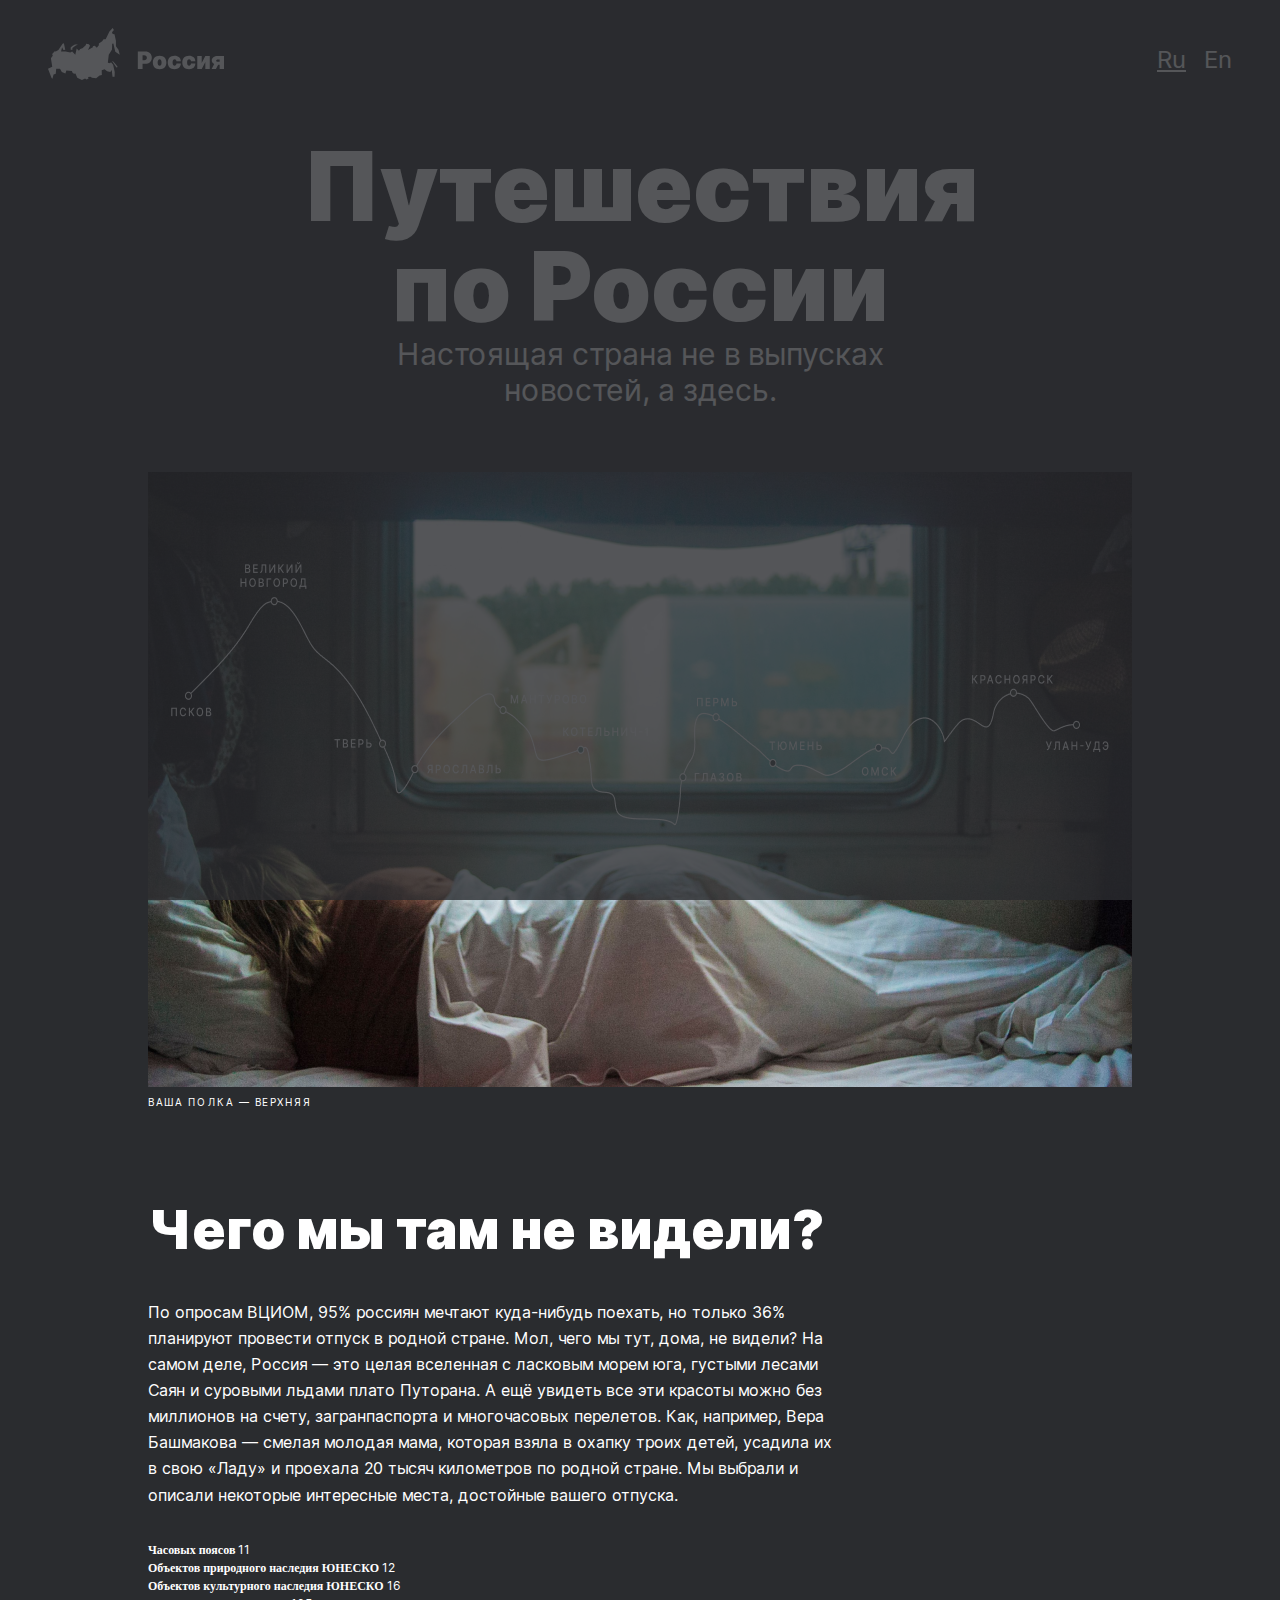
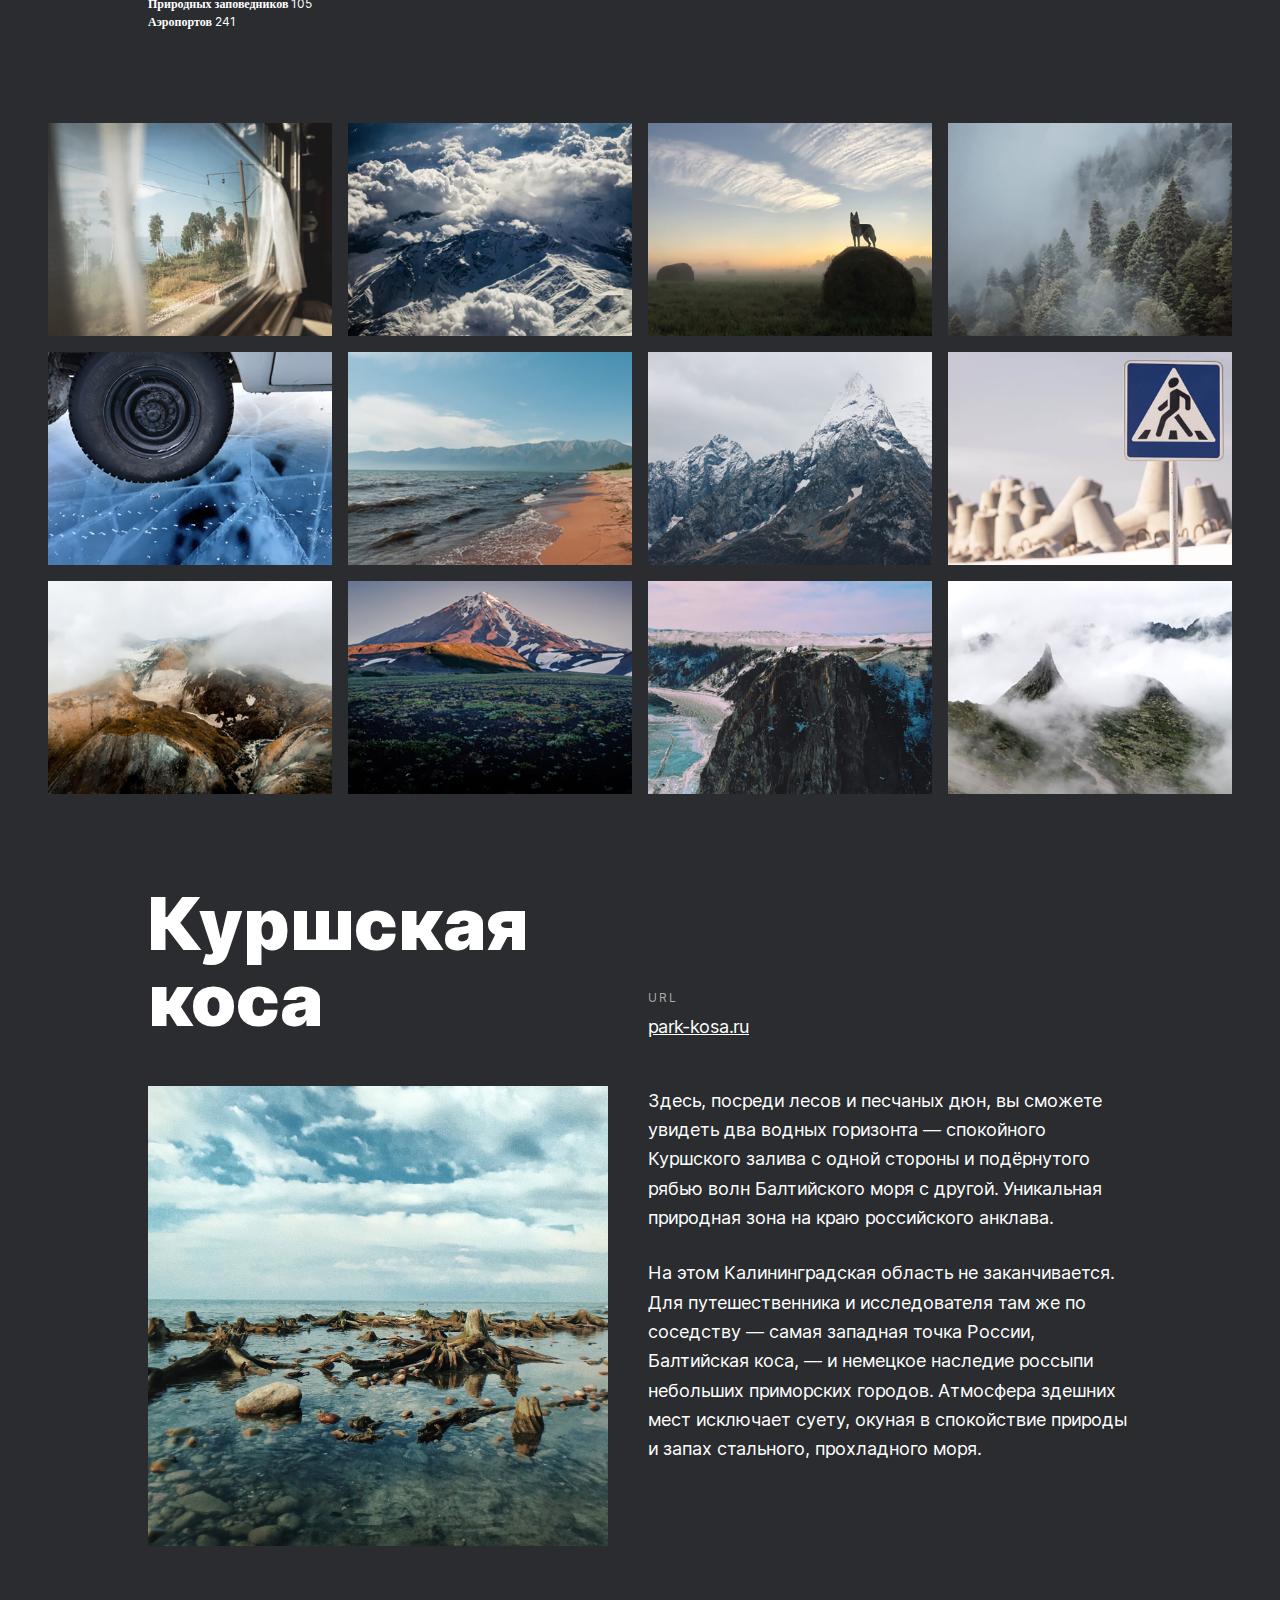
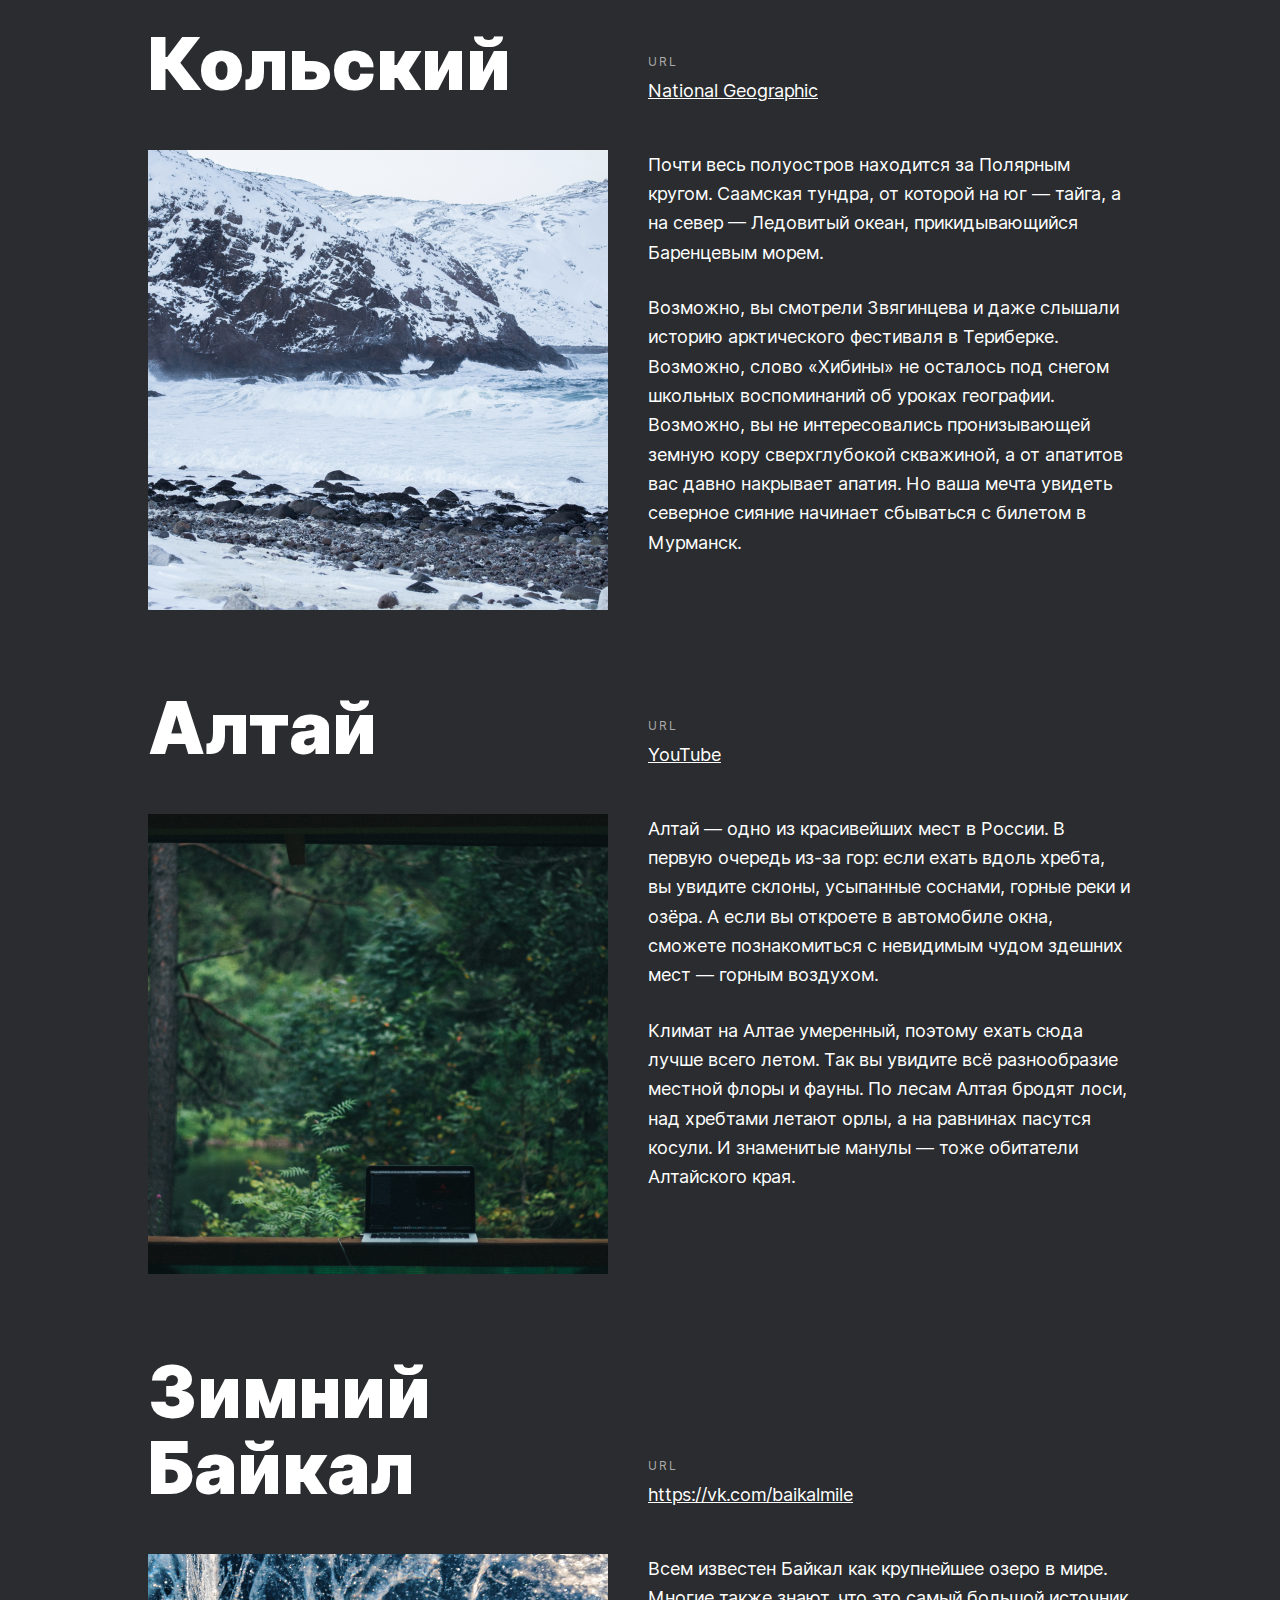
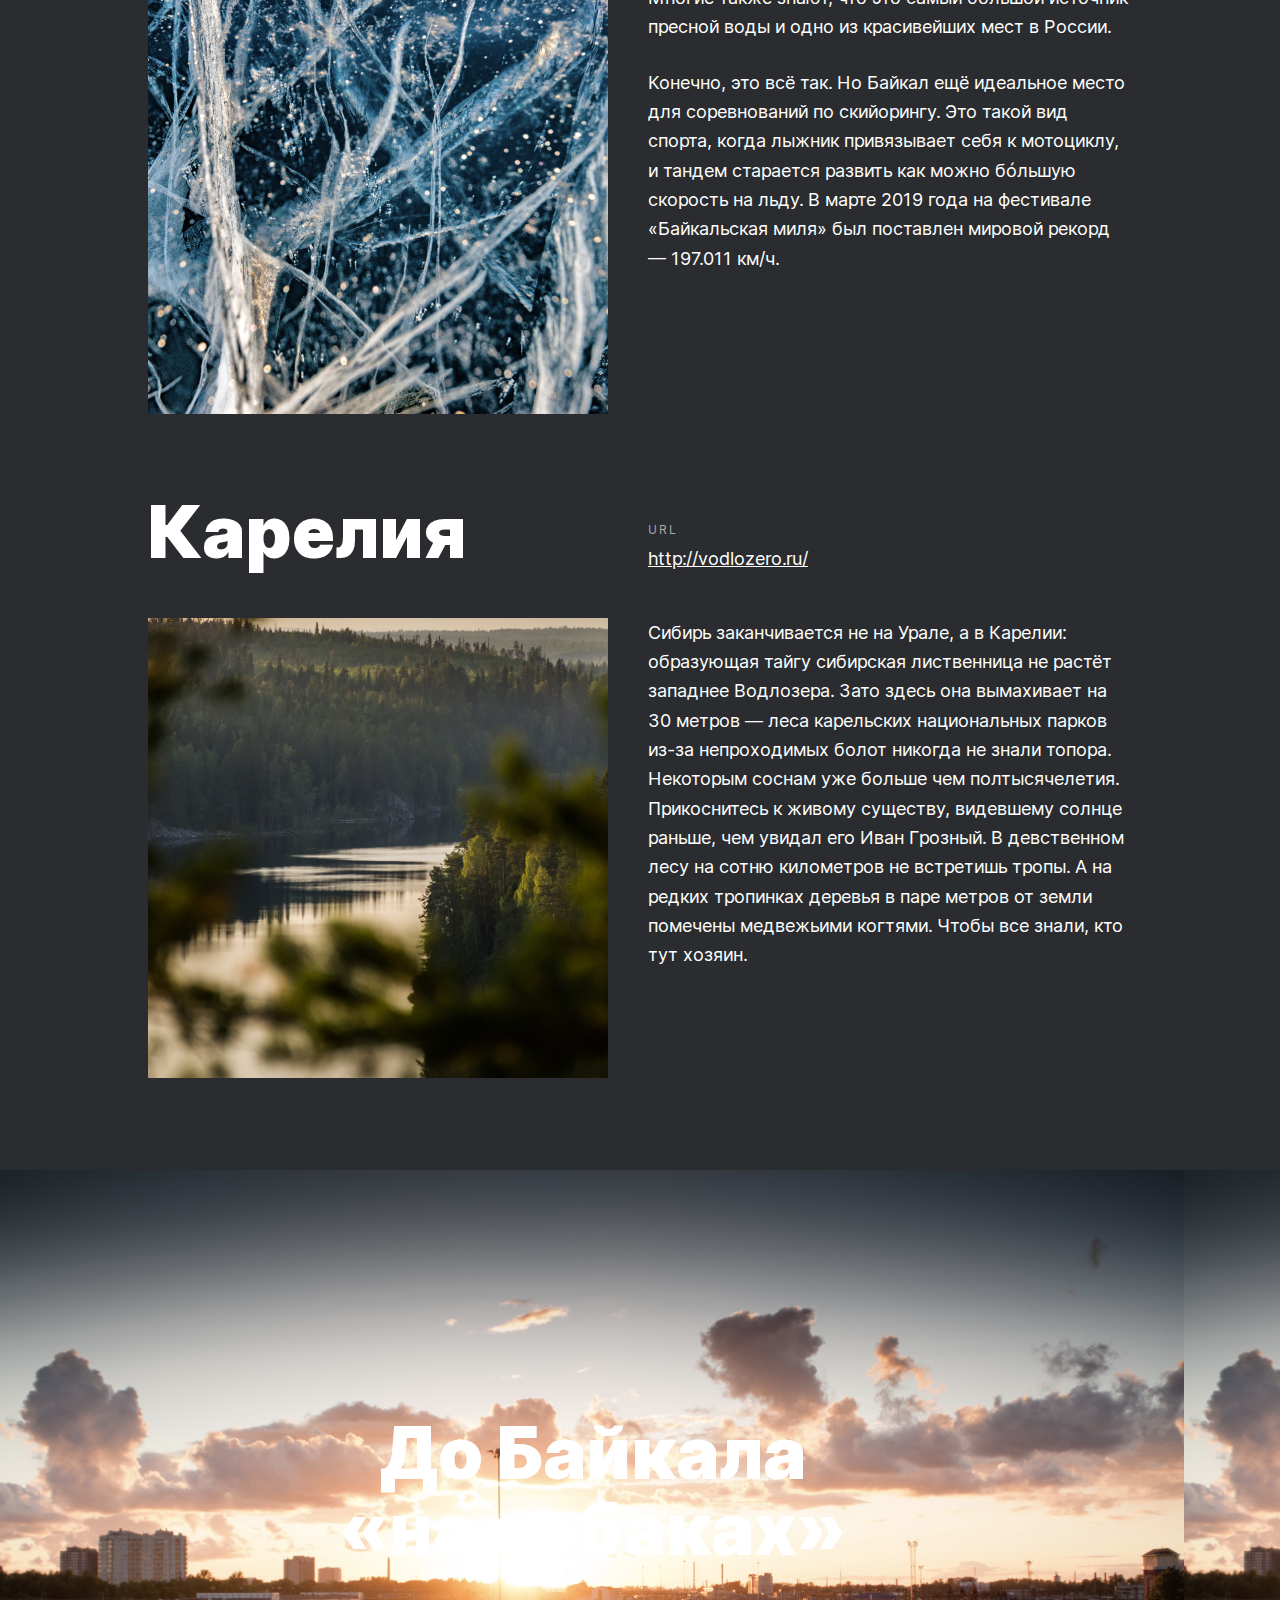
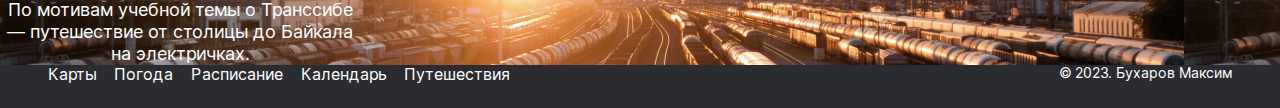
==== index.html @ f8347984 "Text" ====
<!DOCTYPE html>
<html lang="ru">
  <head>
    <meta charset="UTF-8" />
    <link rel="stylesheet" href="./pages/index.css" />
    <meta name="viewport" content="width=device-width, initial-scale=1.0" />
    <title>Путешествия по России</title>
    <meta name="description" content="Проект о путешествиях по России" />
    <meta name="author" content="Максим Бухаров" />
    <meta name="keywords" content="путешествия, Россия, Транссиб" />
  </head>
  <body class="root">
    <div class="page">
      <header class="header">
        <img class="header__logo" src="./images/__logo.svg" alt="Логотип Россия" />
        <ul class="header__lang-links">
          <li><a class="header__lang-link" id="active" href="#">Ru</a></li>
          <li><a class="header__lang-link" href="#">En</a></li>
        </ul>
      </header>
      <main class="content">
        <section class="lead">
          <h1 class="lead__title">Путешествия по России</h1>
          <h2 class="lead__subtitle">Настоящая страна не в выпусках новостей, а здесь.</h2>
          <div class="lead__map">
            <img
              class="lead__map-image"
              src="./images/__image.png"
              alt="Изображение России из
          окна поезда"
            />
            <p class="lead__map-sign">Ваша полка &mdash; верхняя</p>
          </div>
        </section>
        <section class="intro">
          <h2 class="intro__title">Чего мы там не видели?</h2>
          <p class="intro__text">
            По опросам ВЦИОМ, 95% россиян мечтают куда-нибудь поехать, но только 36% планируют
            провести отпуск в родной стране. Мол, чего мы тут, дома, не видели? На самом деле,
            Россия — это целая вселенная с ласковым морем юга, густыми лесами Саян и суровыми льдами
            плато Путорана. А ещё увидеть все эти красоты можно без миллионов на счету,
            загранпаспорта и многочасовых перелетов. Как, например, Вера Башмакова — смелая молодая
            мама, которая взяла в охапку троих детей, усадила их в свою «Ладу» и проехала 20 тысяч
            километров по родной стране. Мы выбрали и описали некоторые интересные места, достойные
            вашего отпуска.
          </p>
          <ul class="intro__list">
            <li class="intro__list-item"><span class="text-bold">Часовых поясов</span> 11</li>
            <li class="intro__list-item">
              <span class="text-bold">Объектов природного наследия ЮНЕСКО </span>12
            </li>
            <li class="intro__list-item">
              <span class="text-bold">Объектов культурного наследия ЮНЕСКО</span>
              16
            </li>
            <li class="intro__list-item">
              <span class="text-bold">Природных заповедников</span> 105
            </li>
            <li class="intro__list-item"><span class="text-bold">Аэропортов</span> 241</li>
          </ul>
        </section>
        <section class="photo-grid">
          <div class="photo-grid__gallery">
            <img
              class="photo-grid__item"
              src="./images/photo-grid-train.jpg"
              alt="Фото из поезда"
            />
            <img class="photo-grid__item" src="./images/photo-grid-atharva-tulsi.jpg" alt="Горы" />
            <img class="photo-grid__item" src="./images/photo-grid-tuman.jpg" alt="Туман" />
            <img class="photo-grid__item" src="./images/photo-grid-sochi.jpg" alt="Сочи" />
            <img
              class="photo-grid__item"
              src="./images/photo-grid-arisa.jpg"
              alt="Машина на льду"
            />
            <img class="photo-grid__item" src="./images/photo-grid-baikal.jpg" alt="Байкал" />
            <img class="photo-grid__item" src="./images/photo-grid-elbrus.jpg" alt="Эльбрус" />
            <img class="photo-grid__item" src="./images/photo-grid-kondratiev.jpg" alt="Берег" />
            <img
              class="photo-grid__item"
              src="./images/photo-grid-kamchatka-1.jpg"
              alt="Камчатка"
            />
            <img
              class="photo-grid__item"
              src="./images/photo-grid-kamchatka-2.jpg"
              alt="Еще Камчатка"
            />
            <img class="photo-grid__item" src="./images/photo-grid-baikal-2.jpg" alt="Еще Байкал" />
            <img class="photo-grid__item" src="./images/photo-grid-ergaki.jpg" alt="Ергаки" />
          </div>
        </section>
        <section class="places">
          <div class="place">
            <h2 class="place__title">Куршская коса</h2>
            <img
              class="place__image"
              src="./images/__image_kurshskaya_kosa.png"
              alt="Куршская коса"
            />
            <div class="place__website">
              <p class="place__url-heading">URL</p>
              <a class="place__link link" href="http://www.park-kosa.ru/" target="_blank"
                >park-kosa.ru</a
              >
            </div>
            <div class="place__text">
              <p class="place__paragraph">
                Здесь, посреди лесов и песчаных дюн, вы сможете увидеть два водных горизонта —
                спокойного Куршского залива с одной стороны и подёрнутого рябью волн Балтийского
                моря с другой. Уникальная природная зона на краю российского анклава.
              </p>
              <p class="place__paragraph">
                На этом Калининградская область не заканчивается. Для путешественника и
                исследователя там же по соседству — самая западная точка России, Балтийская коса, —
                и немецкое наследие россыпи небольших приморских городов. Атмосфера здешних мест
                исключает суету, окуная в спокойствие природы и запах стального, прохладного моря.
              </p>
            </div>
          </div>
          <div class="place">
            <h2 class="place__title">Кольский</h2>
            <img
              class="place__image"
              src="./images/__image_kolskiy.png"
              alt="Кольский полуостров"
            />
            <div class="place__website">
              <p class="place__url-heading">URL</p>
              <a
                class="place__link link"
                href="https://www.nationalgeographic.com/pages/topic/yourshot?keywords=kolskiy"
                target="_blank"
                >National Geographic</a
              >
            </div>
            <div class="place__text">
              <p class="place__paragraph">
                Почти весь полуостров находится за Полярным кругом. Саамская тундра, от которой на
                юг — тайга, а на север — Ледовитый океан, прикидывающийся Баренцевым морем.
              </p>
              <p class="place__paragraph">
                Возможно, вы смотрели Звягинцева и даже слышали историю арктического фестиваля в
                Териберке. Возможно, слово «Хибины» не осталось под снегом школьных воспоминаний об
                уроках географии. Возможно, вы не интересовались пронизывающей земную кору
                сверхглубокой скважиной, а от апатитов вас давно накрывает апатия. Но ваша мечта
                увидеть северное сияние начинает сбываться с билетом в Мурманск.
              </p>
            </div>
          </div>
          <div class="place">
            <h2 class="place__title">Алтай</h2>
            <img class="place__image" src="./images/__image_altay.png" alt="Алтай" />
            <div class="place__website">
              <p class="place__url-heading">URL</p>
              <a
                class="place__link link"
                href="https://www.youtube.com/watch?v=7ZEsoV7kWAQ&ab_channel=elivosk"
                target="_blank"
                >YouTube</a
              >
            </div>
            <div class="place__text">
              <p class="place__paragraph">
                Алтай — одно из красивейших мест в России. В первую очередь из-за гор: если ехать
                вдоль хребта, вы увидите склоны, усыпанные соснами, горные реки и озёра. А если вы
                откроете в автомобиле окна, сможете познакомиться с невидимым чудом здешних мест —
                горным воздухом.
              </p>
              <p class="place__paragraph">
                Климат на Алтае умеренный, поэтому ехать сюда лучше всего летом. Так вы увидите всё
                разнообразие местной флоры и фауны. По лесам Алтая бродят лоси, над хребтами летают
                орлы, а на равнинах пасутся косули. И знаменитые манулы — тоже обитатели Алтайского
                края.
              </p>
            </div>
          </div>
          <div class="place">
            <h2 class="place__title">Зимний Байкал</h2>
            <img class="place__image" src="./images/__image_snow_baikal.png" alt="Озеро Байкал" />
            <div class="place__website">
              <p class="place__url-heading">URL</p>
              <a class="place__link link" href="https://vk.com/baikalmile" target="_blank"
                >https://vk.com/baikalmile</a
              >
            </div>
            <div class="place__text">
              <p class="place__paragraph">
                Всем известен Байкал как крупнейшее озеро в мире. Многие также знают, что это самый
                большой источник пресной воды и одно из красивейших мест в России.
              </p>
              <p class="place__paragraph">
                Конечно, это всё так. Но Байкал ещё идеальное место для соревнований по скийорингу.
                Это такой вид спорта, когда лыжник привязывает себя к мотоциклу, и тандем старается
                развить как можно бóльшую скорость на льду. В марте 2019 года на фестивале
                «Байкальская миля» был поставлен мировой рекорд — 197.011 км/ч.
              </p>
            </div>
          </div>
          <div class="place">
            <h2 class="place__title">Карелия</h2>
            <img class="place__image" src="./images/__image_karelia.png" alt="Карелия" />
            <div class="place__website">
              <p class="place__url-heading">URL</p>
              <a class="place__link link" href="http://vodlozero.ru/" target="_blank"
                >http://vodlozero.ru/</a
              >
            </div>
            <div class="place__text">
              <p class="place__paragraph">
                Сибирь заканчивается не на Урале, а в Карелии: образующая тайгу сибирская
                лиственница не растёт западнее Водлозера. Зато здесь она вымахивает на 30 метров —
                леса карельских национальных парков из-за непроходимых болот никогда не знали
                топора. Некоторым соснам уже больше чем полтысячелетия. Прикоснитесь к живому
                существу, видевшему солнце раньше, чем увидал его Иван Грозный. В девственном лесу
                на сотню километров не встретишь тропы. А на редких тропинках деревья в паре метров
                от земли помечены медвежьими когтями. Чтобы все знали, кто тут хозяин.
              </p>
            </div>
          </div>
        </section>
        <section class="cover">
          <div class="cover__image">
            <h2 class="cover__title">До Байкала «на собаках»</h2>
            <h3 class="cover__subtitle">
              По мотивам учебной темы о Транссибе — путешествие от столицы до Байкала на
              электричках.
            </h3>
            <a
              class="cover__link"
              href="https://stampsy.com/na-elektrichkakh-do-baikala"
              target="_blank"
            >
              <div class="cover__overlay"></div>
            </a>
          </div>
        </section>
      </main>
      <footer class="footer">
        <ul class="footer__links">
          <li>
            <a class="footer__link link" href="https://yandex.ru/maps" target="_blank">Карты</a>
          </li>
          <li>
            <a class="footer__link link" href="https://yandex.ru/pogoda" target="_blank">Погода</a>
          </li>
          <li>
            <a class="footer__link link" href="https://rasp.yandex.ru" target="_blank"
              >Расписание</a
            >
          </li>
          <li>
            <a class="footer__link link" href="https://calendar.yandex.ru" target="_blank"
              >Календарь</a
            >
          </li>
          <li>
            <a class="footer__link link" href="https://travel.yandex.ru" target="_blank"
              >Путешествия</a
            >
          </li>
        </ul>
        <p class="footer__copyright">© 2023. Бухаров Максим</p>
      </footer>
    </div>
  </body>
</html>
---- pages/index.css ----
@import url(../vendor/normalize.css);
@import url(../blocks/page/page.css);
@import url(../fonts/Inter/inter.css);
@import url(../blocks/root/root.css);
@import url(../blocks/link/link.css);
@import url(../blocks/header/header.css);
@import url(../blocks/header/__logo/header__logo.css);
@import url(../blocks/header/__lang-links/header__lang-links.css);
@import url(../blocks/header/__lang-link/header__lang-link.css);
@import url(../blocks/lead/lead.css);
@import url(../blocks/lead/__title/lead__title.css);
@import url(../blocks/lead/__subtitle/lead__subtitile.css);
@import url(../blocks/lead/__map/lead__map.css);
@import url(../blocks/lead/__map-image/lead__map-image.css);
@import url(../blocks/lead/__map-sign/lead__map-sign.css);
@import url(../blocks/intro/intro.css);
@import url(../blocks/intro/__info/intro__info.css);
@import url(../blocks/intro/__title/intro__title.css);
@import url(../blocks/intro/__text/intro__text.css);
@import url(../blocks/intro/__list/intro__list.css);
@import url(../blocks/intro/__list-item/intro__list-item.css);
@import url(../blocks/text-bold/text-bold.css);
@import url(../blocks/photo-grid/photo-grid.css);
@import url(../blocks/photo-grid/__gallery/photo-grid__gallery.css);
@import url(../blocks/photo-grid/__item/photo-grid__item.css);
@import url(../blocks/places/places.css);
@import url(../blocks/place/place.css);
@import url(../blocks/place/__image/place__image.css);
@import url(../blocks/place/__text/place__text.css);
@import url(../blocks/place/__title/place__title.css);
@import url(../blocks/place/__website/place__website.css);
@import url(../blocks/place/__url-heading/place__url-heading.css);
@import url(../blocks/place/__link/place__link.css);
@import url(../blocks/place/__paragraph/place__paragrapgh.css);
@import url(../blocks/cover/cover.css);
@import url(../blocks/cover/__image/cover__image.css);
@import url(../blocks/cover/__overlay/cover__overlay.css);
@import url(../blocks/cover/__link/cover__link.css);
@import url(../blocks/cover/__title/cover__title.css);
@import url(../blocks/cover/__subtitle/cover__subtitle.css);
@import url(../blocks/footer/footer.css);
@import url(../blocks/footer/__copyright/footer__copyright.css);
@import url(../blocks/footer/__links/footer__links.css);
@import url(../blocks/footer/__link/footer__link.css);
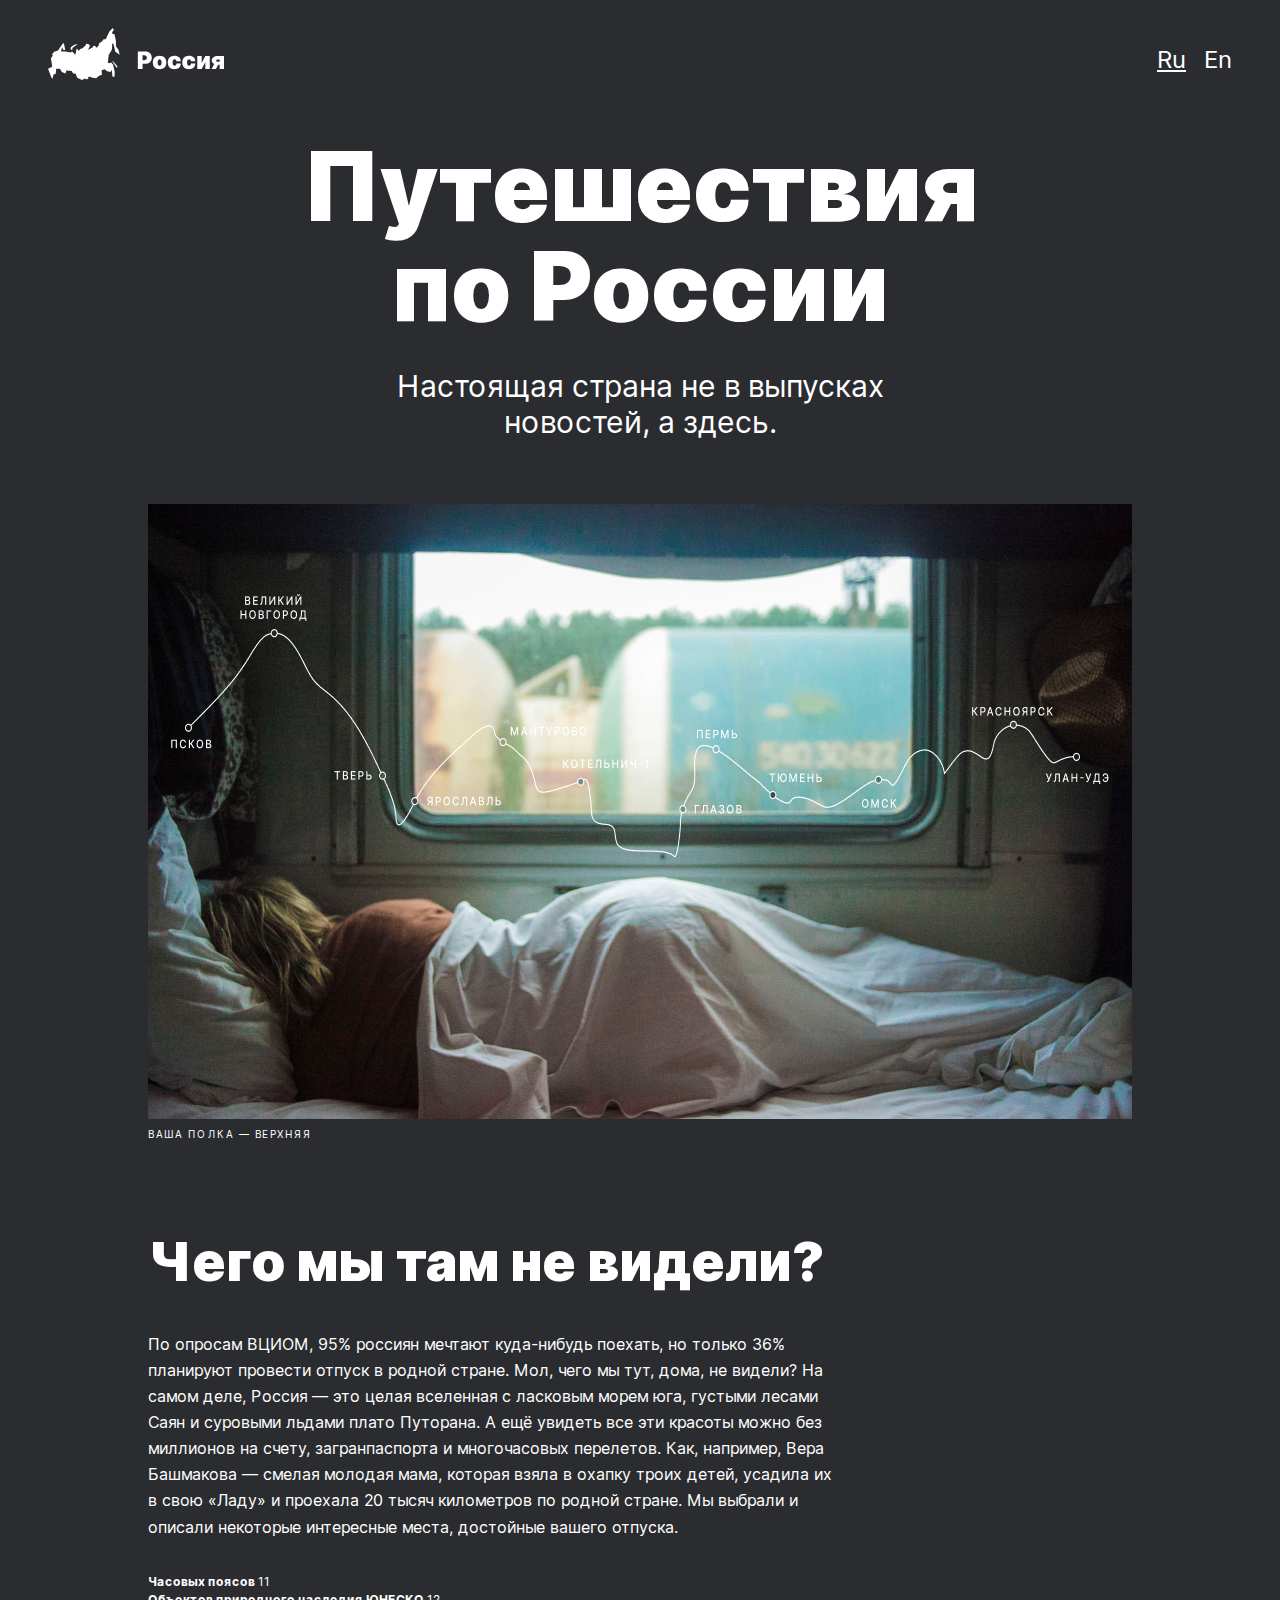
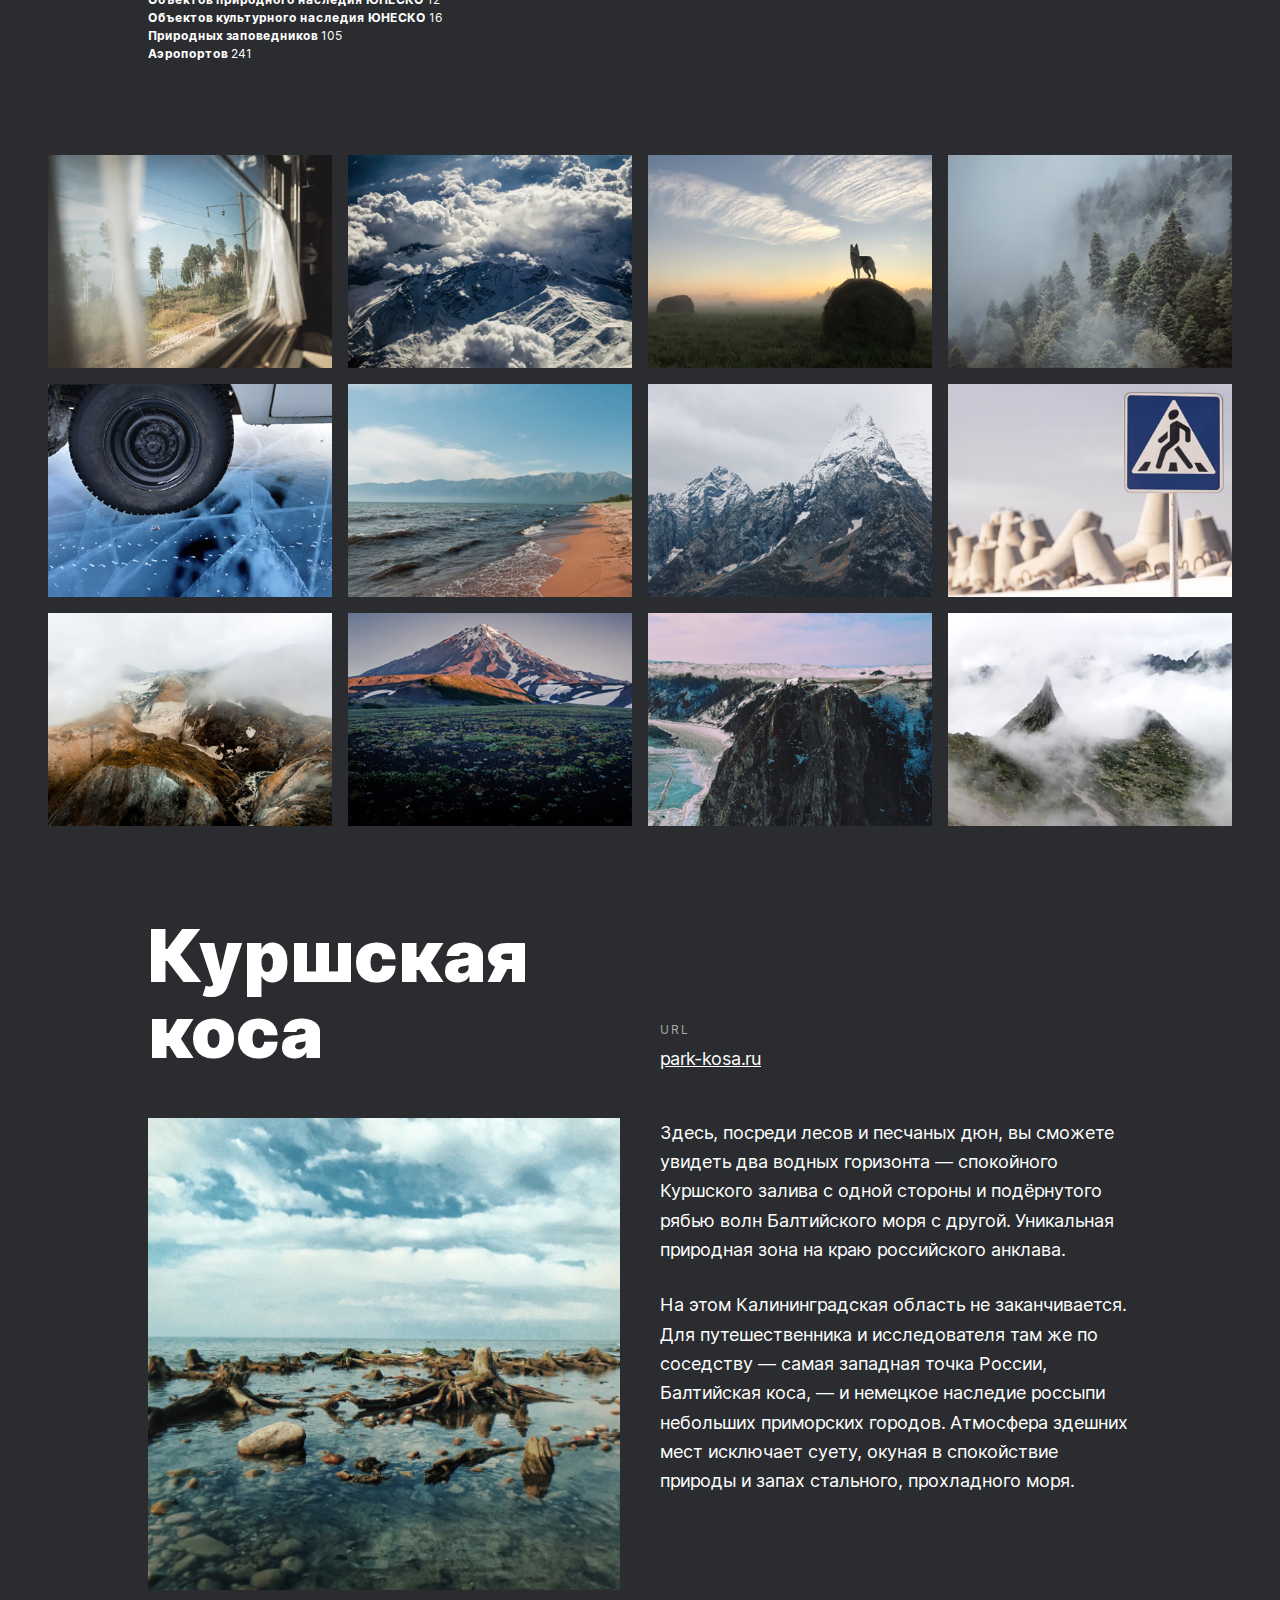
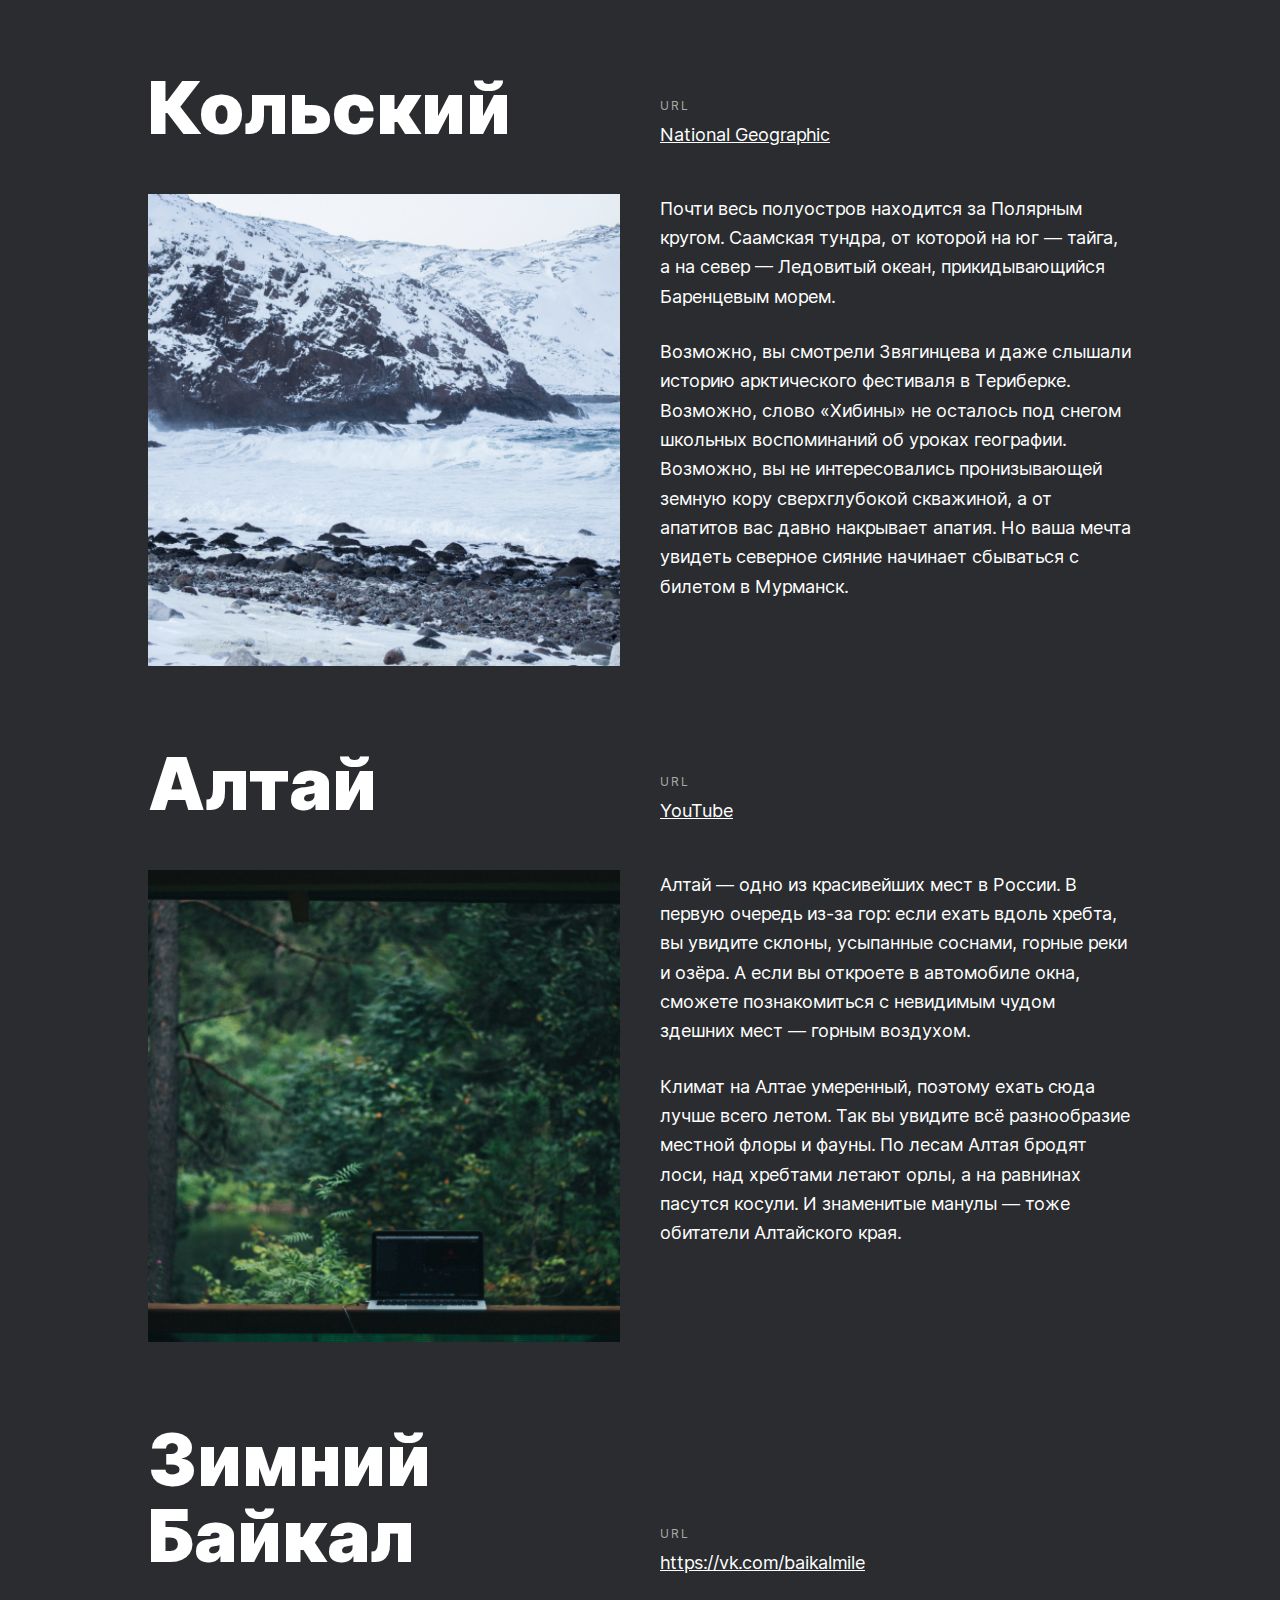
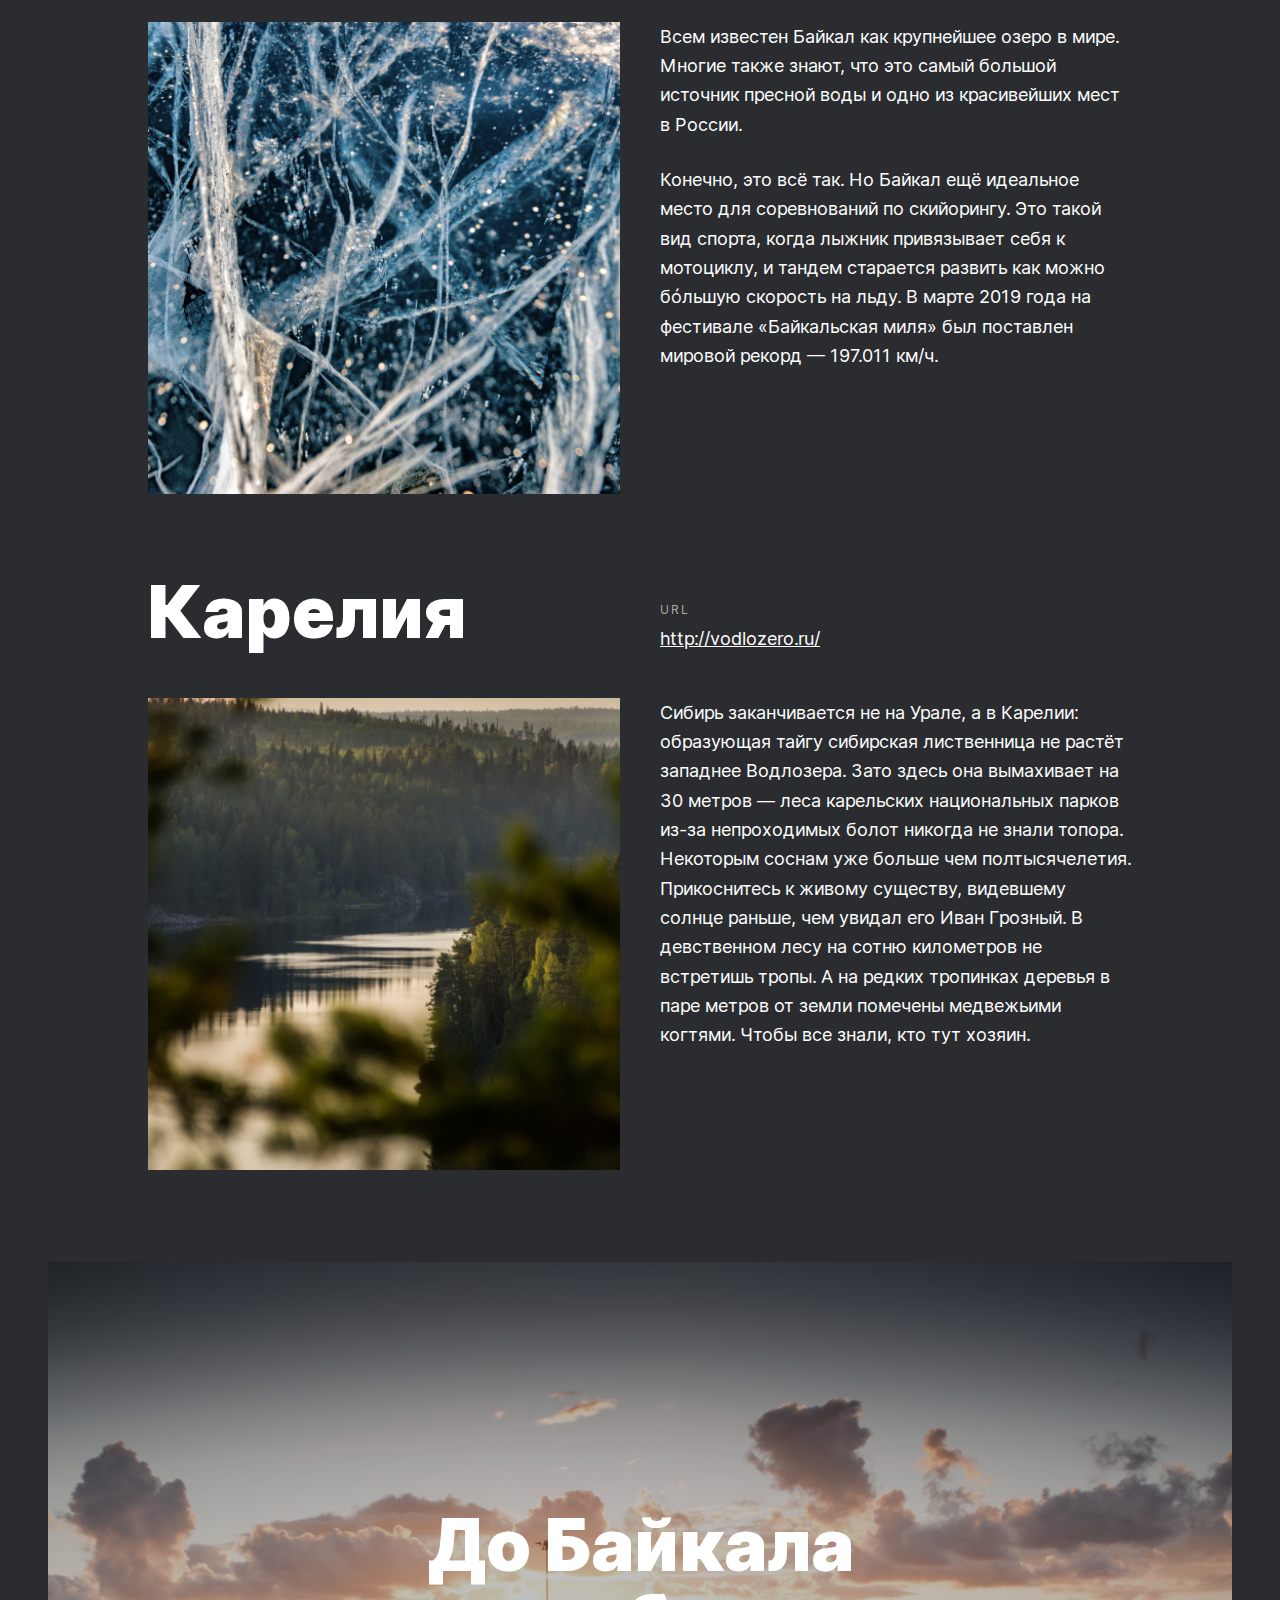
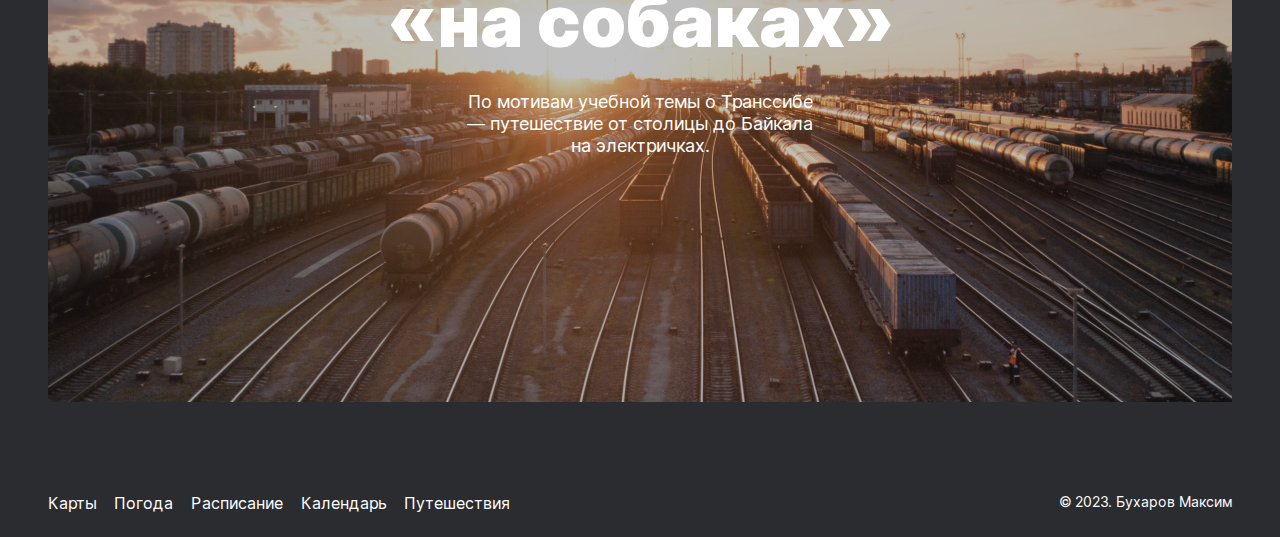
==== commit 5d3e16d2: "First review" ====
--- a/index.html
+++ b/index.html
@@ -14,23 +14,23 @@
       <header class="header">
         <img class="header__logo" src="./images/__logo.svg" alt="Логотип Россия" />
         <ul class="header__lang-links">
-          <li><a class="header__lang-link" id="active" href="#">Ru</a></li>
-          <li><a class="header__lang-link" href="#">En</a></li>
+          <li><a class="header__lang-link header__lang-link_active link" href="#">Ru</a></li>
+          <li><a class="header__lang-link link" href="#">En</a></li>
         </ul>
       </header>
       <main class="content">
         <section class="lead">
           <h1 class="lead__title">Путешествия по России</h1>
           <h2 class="lead__subtitle">Настоящая страна не в выпусках новостей, а здесь.</h2>
-          <div class="lead__map">
+          <figure class="lead__map">
             <img
               class="lead__map-image"
               src="./images/__image.png"
               alt="Изображение России из
           окна поезда"
             />
-            <p class="lead__map-sign">Ваша полка &mdash; верхняя</p>
-          </div>
+            <figcaption class="lead__map-sign">Ваша полка &mdash; верхняя</figcaption>
+          </figure>
         </section>
         <section class="intro">
           <h2 class="intro__title">Чего мы там не видели?</h2>
@@ -45,18 +45,22 @@
             вашего отпуска.
           </p>
           <ul class="intro__list">
-            <li class="intro__list-item"><span class="text-bold">Часовых поясов</span> 11</li>
-            <li class="intro__list-item">
-              <span class="text-bold">Объектов природного наследия ЮНЕСКО </span>12
-            </li>
-            <li class="intro__list-item">
-              <span class="text-bold">Объектов культурного наследия ЮНЕСКО</span>
+            <li class="intro__list-item">
+              <span class="intro__list-item_bold">Часовых поясов</span> 11
+            </li>
+            <li class="intro__list-item">
+              <span class="intro__list-item_bold">Объектов природного наследия ЮНЕСКО </span>12
+            </li>
+            <li class="intro__list-item">
+              <span class="intro__list-item_bold">Объектов культурного наследия ЮНЕСКО</span>
               16
             </li>
             <li class="intro__list-item">
-              <span class="text-bold">Природных заповедников</span> 105
-            </li>
-            <li class="intro__list-item"><span class="text-bold">Аэропортов</span> 241</li>
+              <span class="intro__list-item_bold">Природных заповедников</span> 105
+            </li>
+            <li class="intro__list-item">
+              <span class="intro__list-item_bold">Аэропортов</span> 241
+            </li>
           </ul>
         </section>
         <section class="photo-grid">
@@ -66,33 +70,44 @@
               src="./images/photo-grid-train.jpg"
               alt="Фото из поезда"
             />
+
             <img class="photo-grid__item" src="./images/photo-grid-atharva-tulsi.jpg" alt="Горы" />
+
             <img class="photo-grid__item" src="./images/photo-grid-tuman.jpg" alt="Туман" />
+
             <img class="photo-grid__item" src="./images/photo-grid-sochi.jpg" alt="Сочи" />
+
             <img
               class="photo-grid__item"
               src="./images/photo-grid-arisa.jpg"
               alt="Машина на льду"
             />
+
             <img class="photo-grid__item" src="./images/photo-grid-baikal.jpg" alt="Байкал" />
+
             <img class="photo-grid__item" src="./images/photo-grid-elbrus.jpg" alt="Эльбрус" />
+
             <img class="photo-grid__item" src="./images/photo-grid-kondratiev.jpg" alt="Берег" />
+
             <img
               class="photo-grid__item"
               src="./images/photo-grid-kamchatka-1.jpg"
               alt="Камчатка"
             />
+
             <img
               class="photo-grid__item"
               src="./images/photo-grid-kamchatka-2.jpg"
               alt="Еще Камчатка"
             />
+
             <img class="photo-grid__item" src="./images/photo-grid-baikal-2.jpg" alt="Еще Байкал" />
+
             <img class="photo-grid__item" src="./images/photo-grid-ergaki.jpg" alt="Ергаки" />
           </div>
         </section>
         <section class="places">
-          <div class="place">
+          <article class="place">
             <h2 class="place__title">Куршская коса</h2>
             <img
               class="place__image"
@@ -118,7 +133,7 @@
                 исключает суету, окуная в спокойствие природы и запах стального, прохладного моря.
               </p>
             </div>
-          </div>
+          </article>
           <div class="place">
             <h2 class="place__title">Кольский</h2>
             <img
@@ -221,46 +236,48 @@
           </div>
         </section>
         <section class="cover">
-          <div class="cover__image">
-            <h2 class="cover__title">До Байкала «на собаках»</h2>
-            <h3 class="cover__subtitle">
+          <a
+            class="cover__link"
+            href="https://stampsy.com/na-elektrichkakh-do-baikala"
+            target="_blank"
+          >
+            <h2 class="cover__title">До&nbsp;Байкала &laquo;на&nbsp;собаках&raquo;</h2>
+            <p class="cover__subtitle">
               По мотивам учебной темы о Транссибе — путешествие от столицы до Байкала на
               электричках.
-            </h3>
-            <a
-              class="cover__link"
-              href="https://stampsy.com/na-elektrichkakh-do-baikala"
-              target="_blank"
-            >
-              <div class="cover__overlay"></div>
-            </a>
-          </div>
+            </p>
+            <div class="cover__overlay"></div>
+          </a>
         </section>
       </main>
       <footer class="footer">
-        <ul class="footer__links">
-          <li>
-            <a class="footer__link link" href="https://yandex.ru/maps" target="_blank">Карты</a>
-          </li>
-          <li>
-            <a class="footer__link link" href="https://yandex.ru/pogoda" target="_blank">Погода</a>
-          </li>
-          <li>
-            <a class="footer__link link" href="https://rasp.yandex.ru" target="_blank"
-              >Расписание</a
-            >
-          </li>
-          <li>
-            <a class="footer__link link" href="https://calendar.yandex.ru" target="_blank"
-              >Календарь</a
-            >
-          </li>
-          <li>
-            <a class="footer__link link" href="https://travel.yandex.ru" target="_blank"
-              >Путешествия</a
-            >
-          </li>
-        </ul>
+        <nav>
+          <ul class="footer__links">
+            <li>
+              <a class="footer__link link" href="https://yandex.ru/maps" target="_blank">Карты</a>
+            </li>
+            <li>
+              <a class="footer__link link" href="https://yandex.ru/pogoda" target="_blank"
+                >Погода</a
+              >
+            </li>
+            <li>
+              <a class="footer__link link" href="https://rasp.yandex.ru" target="_blank"
+                >Расписание</a
+              >
+            </li>
+            <li>
+              <a class="footer__link link" href="https://calendar.yandex.ru" target="_blank"
+                >Календарь</a
+              >
+            </li>
+            <li>
+              <a class="footer__link link" href="https://travel.yandex.ru" target="_blank"
+                >Путешествия</a
+              >
+            </li>
+          </ul>
+        </nav>
         <p class="footer__copyright">© 2023. Бухаров Максим</p>
       </footer>
     </div>
--- a/pages/index.css
+++ b/pages/index.css
@@ -1,12 +1,13 @@
 @import url(../vendor/normalize.css);
 @import url(../blocks/page/page.css);
-@import url(../fonts/Inter/inter.css);
+@import url(../fonts/fonts.css);
 @import url(../blocks/root/root.css);
 @import url(../blocks/link/link.css);
 @import url(../blocks/header/header.css);
 @import url(../blocks/header/__logo/header__logo.css);
 @import url(../blocks/header/__lang-links/header__lang-links.css);
 @import url(../blocks/header/__lang-link/header__lang-link.css);
+@import url(../blocks/header/__lang-link/_active/header__lang-link_active.css);
 @import url(../blocks/lead/lead.css);
 @import url(../blocks/lead/__title/lead__title.css);
 @import url(../blocks/lead/__subtitle/lead__subtitile.css);
@@ -14,12 +15,11 @@
 @import url(../blocks/lead/__map-image/lead__map-image.css);
 @import url(../blocks/lead/__map-sign/lead__map-sign.css);
 @import url(../blocks/intro/intro.css);
-@import url(../blocks/intro/__info/intro__info.css);
 @import url(../blocks/intro/__title/intro__title.css);
 @import url(../blocks/intro/__text/intro__text.css);
 @import url(../blocks/intro/__list/intro__list.css);
 @import url(../blocks/intro/__list-item/intro__list-item.css);
-@import url(../blocks/text-bold/text-bold.css);
+@import url(../blocks/intro/__list-item/_bold/intro__list-item_bold.css);
 @import url(../blocks/photo-grid/photo-grid.css);
 @import url(../blocks/photo-grid/__gallery/photo-grid__gallery.css);
 @import url(../blocks/photo-grid/__item/photo-grid__item.css);
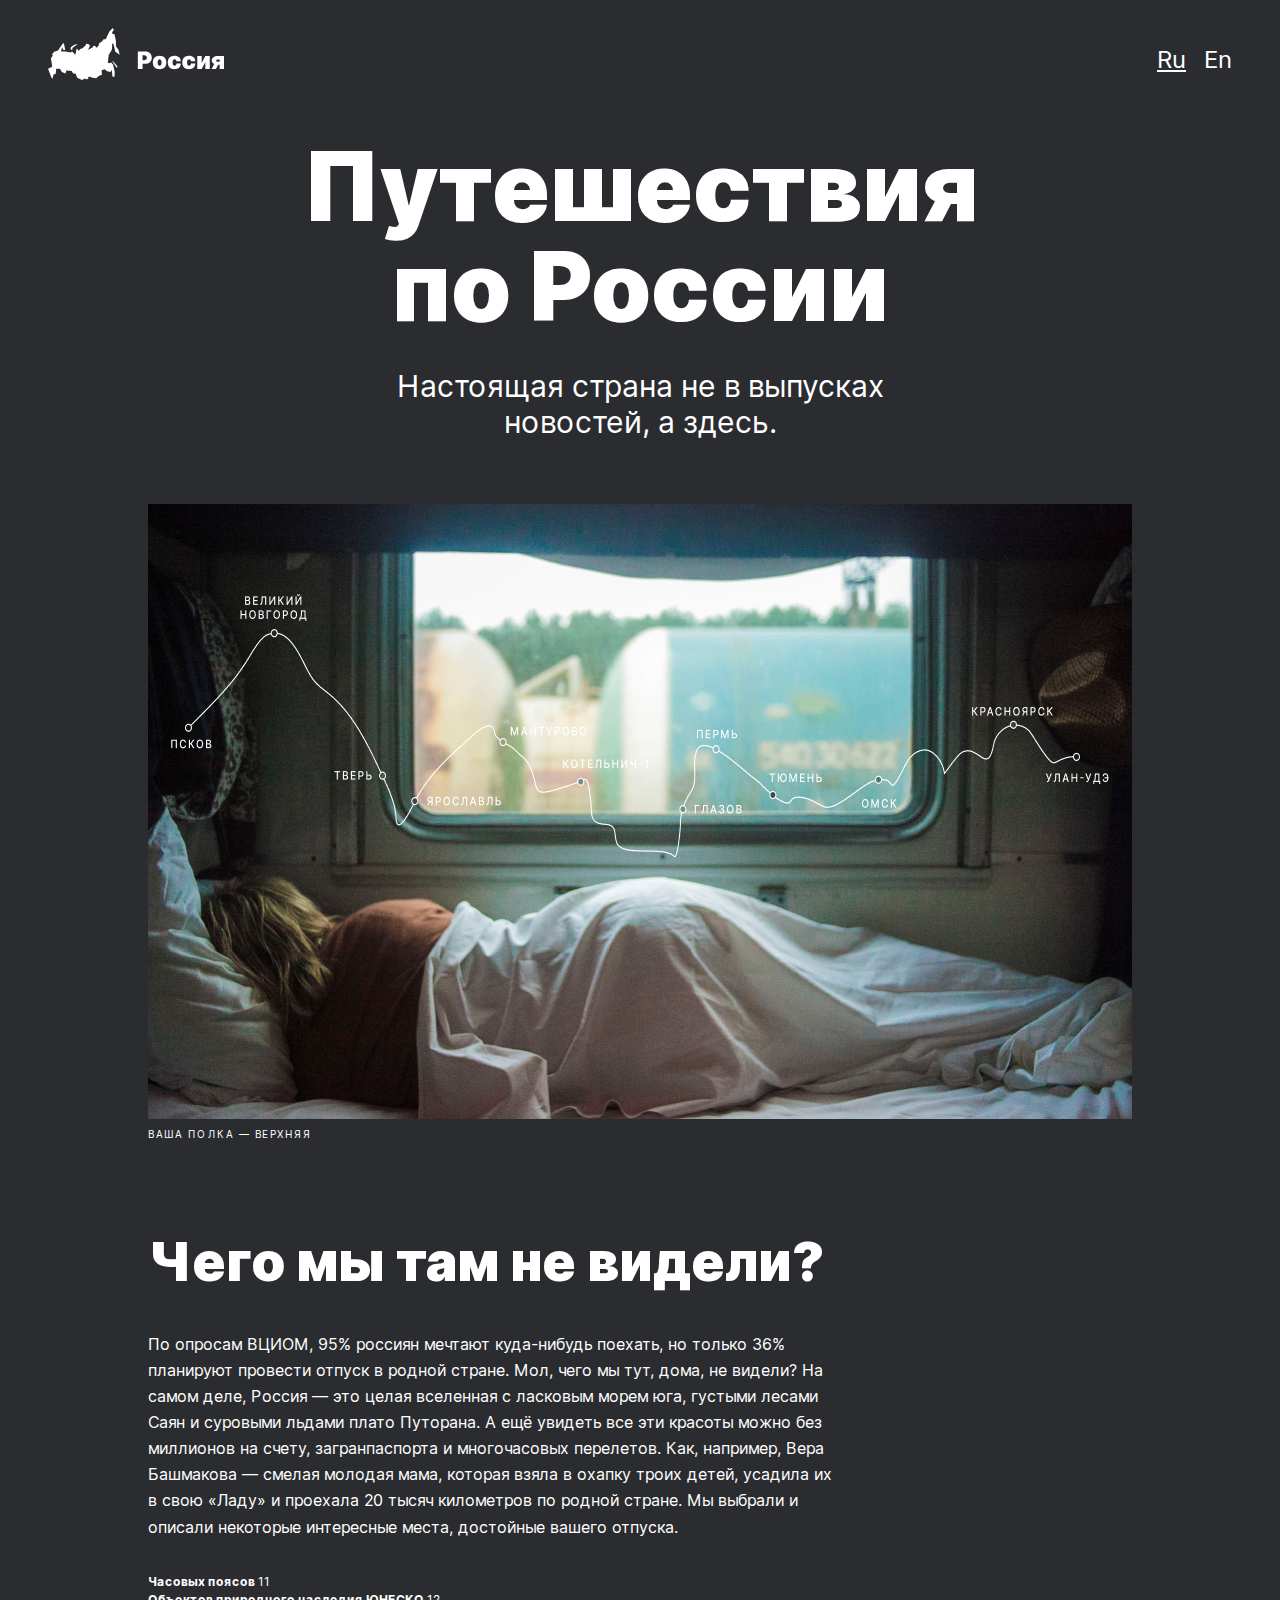
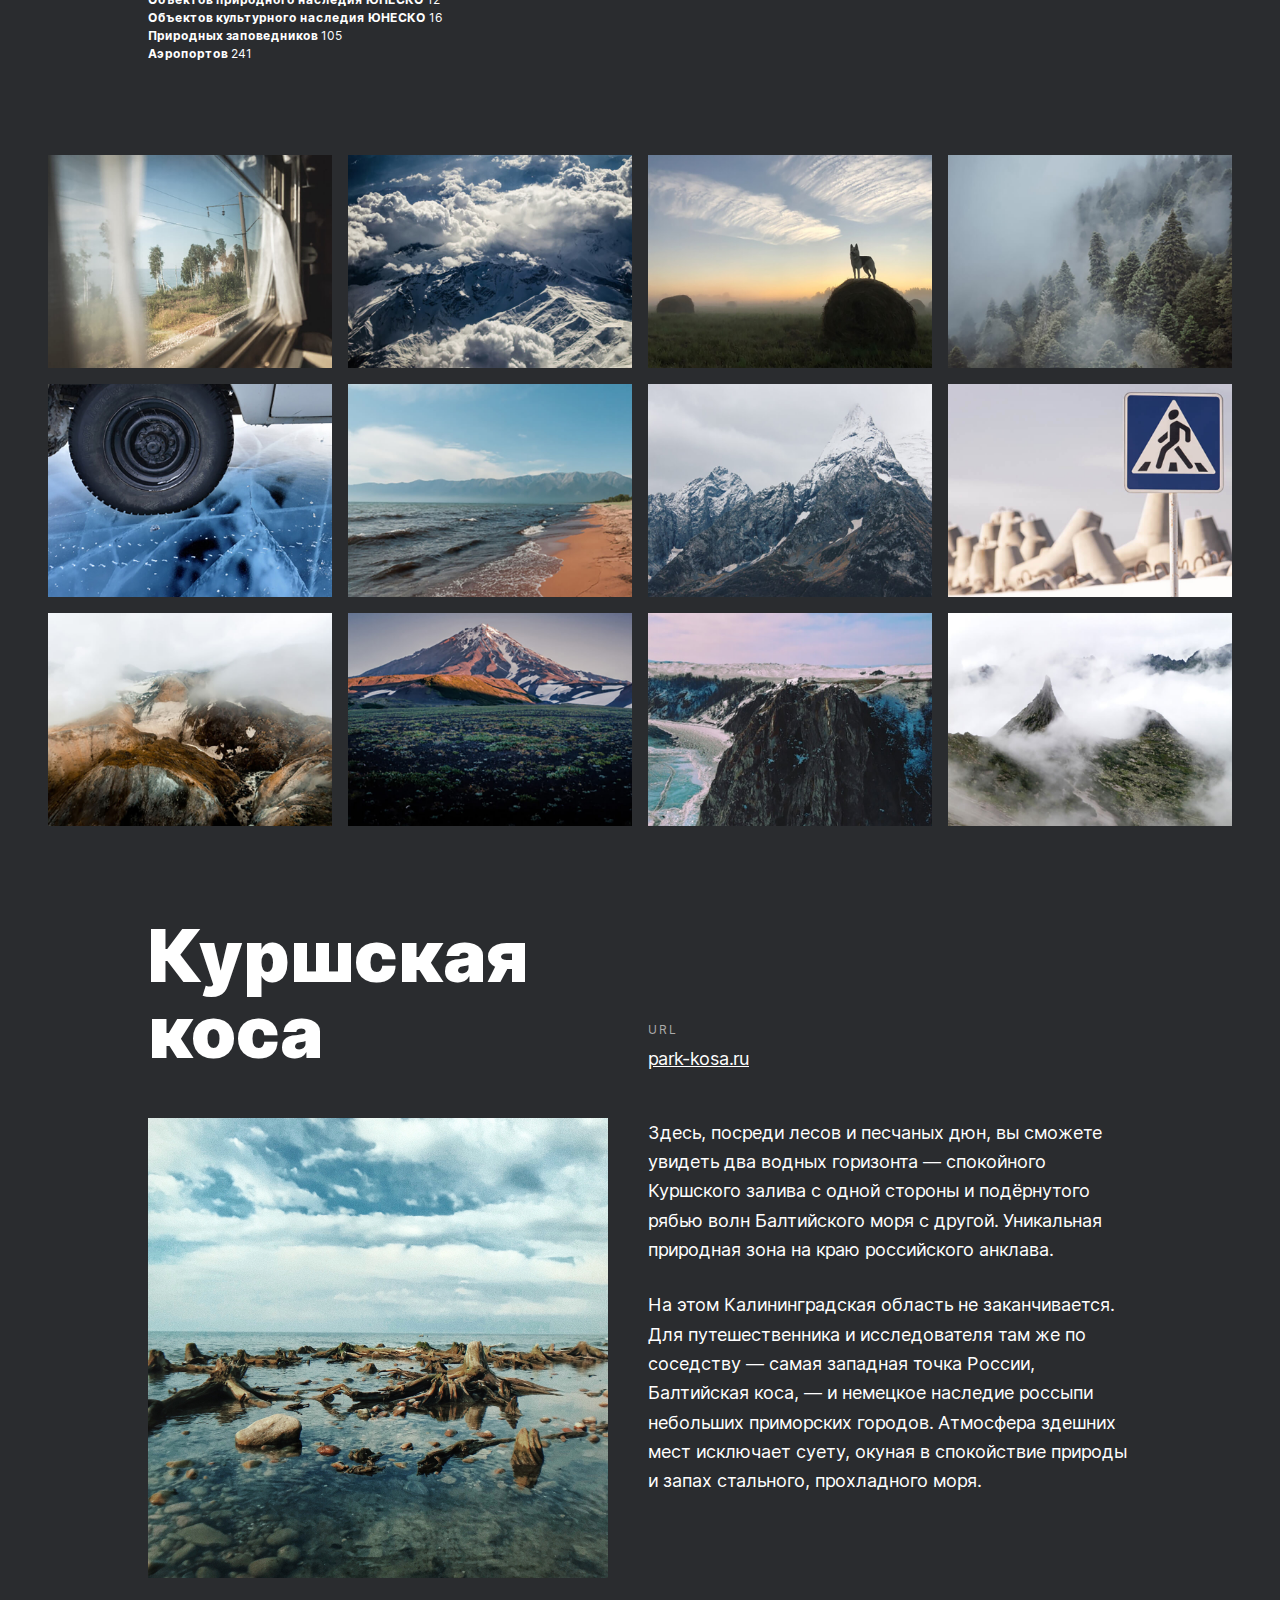
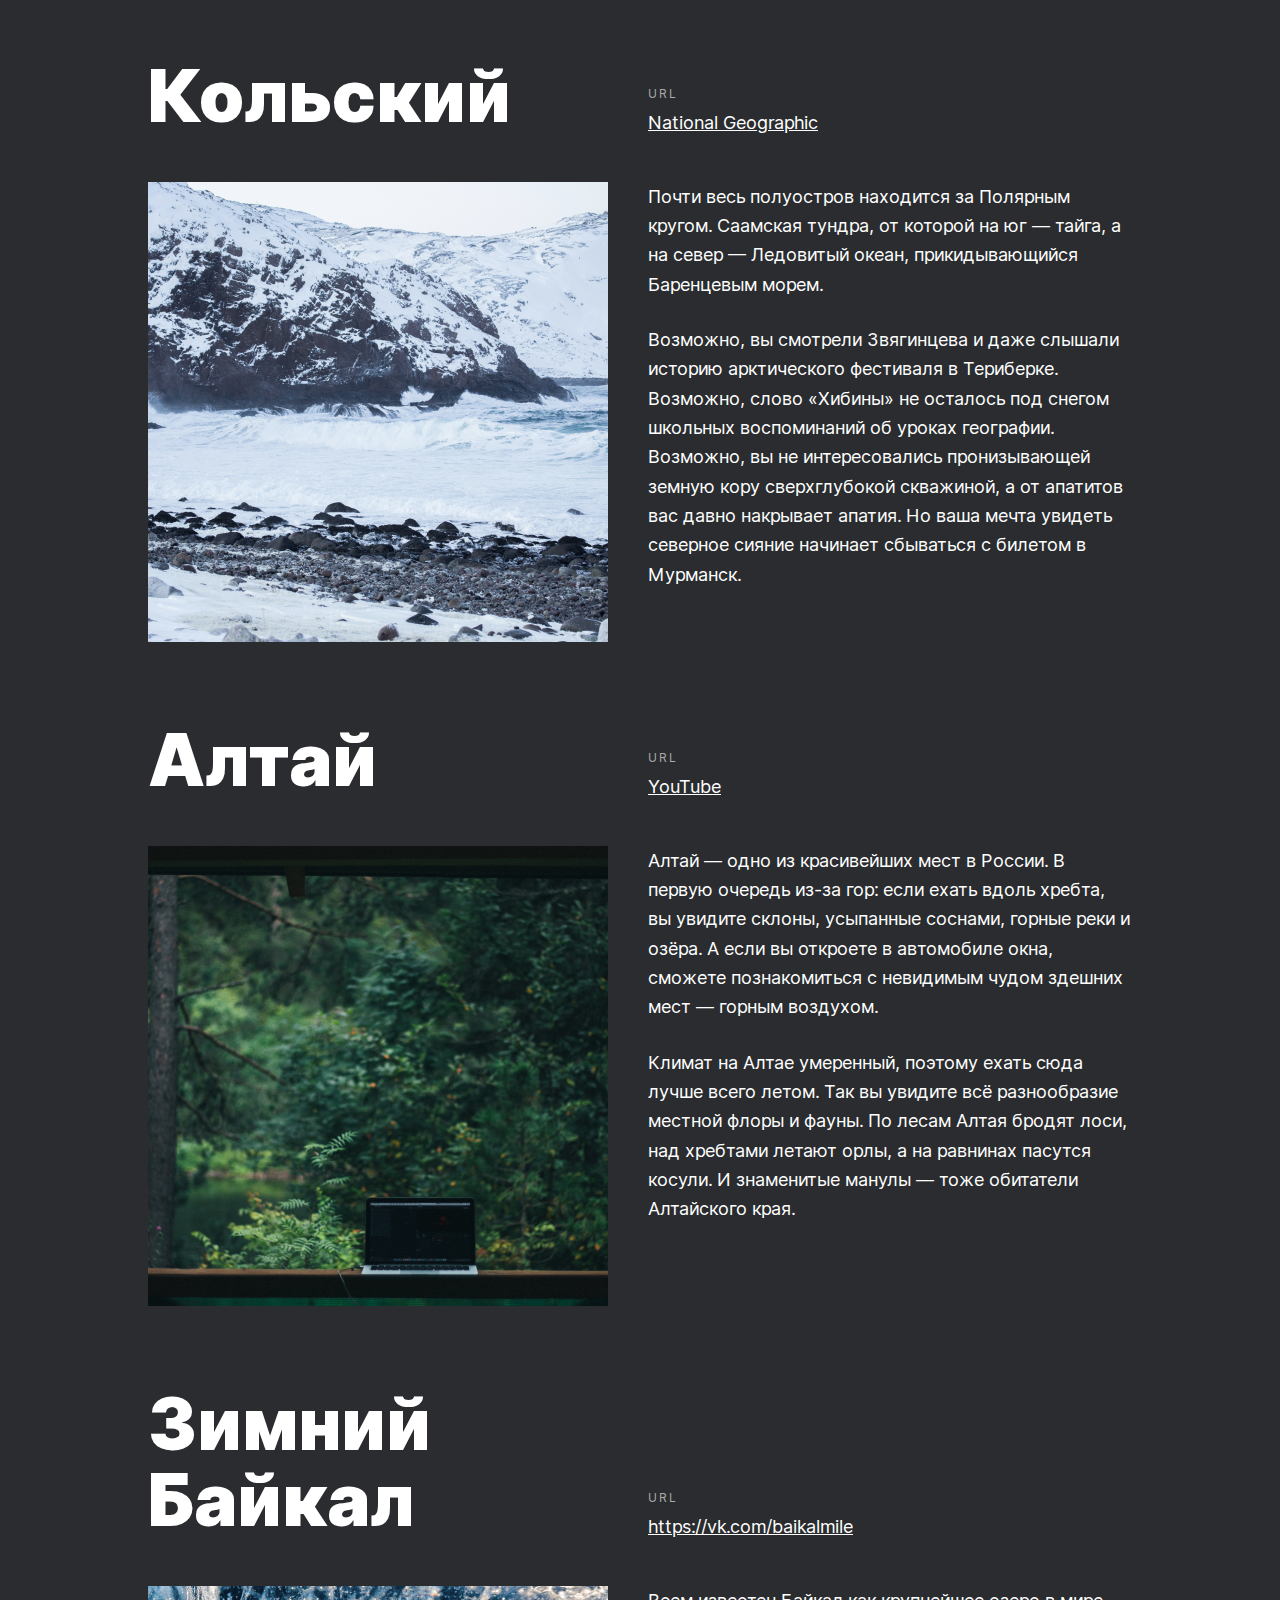
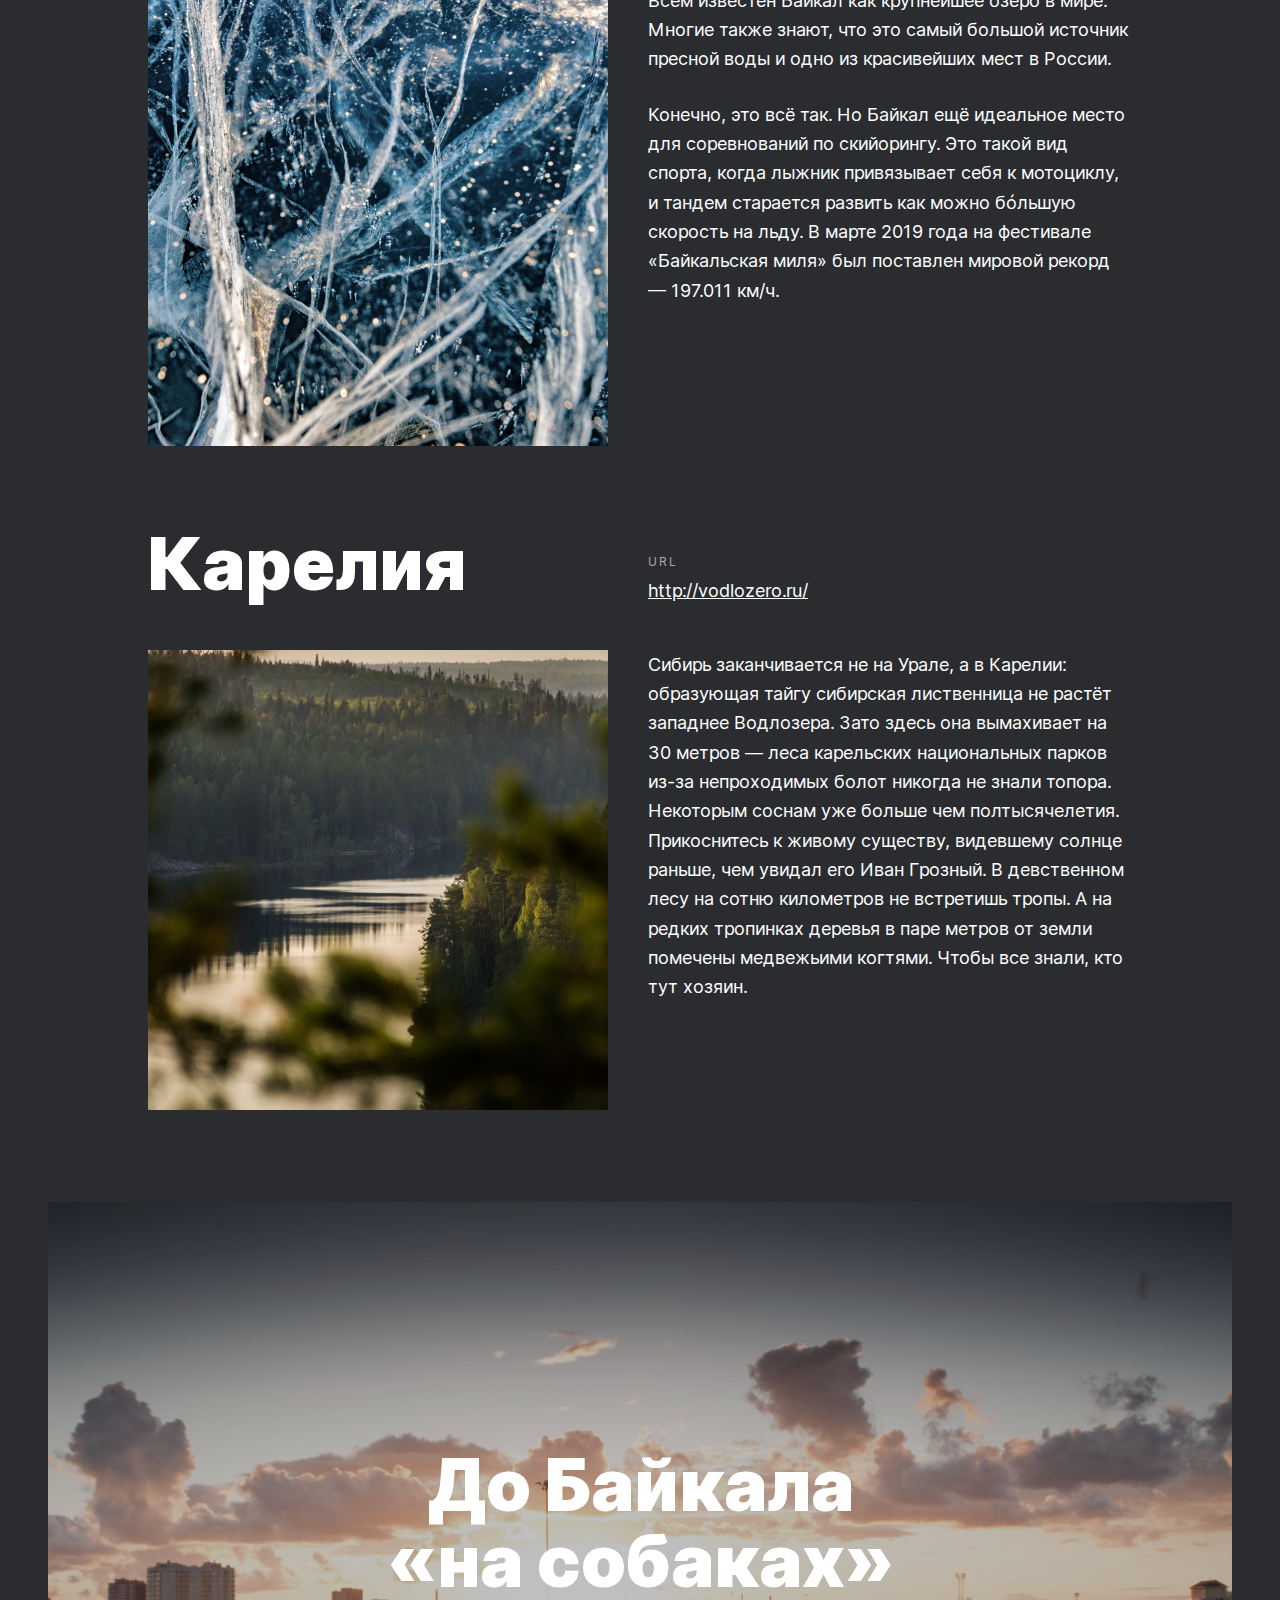
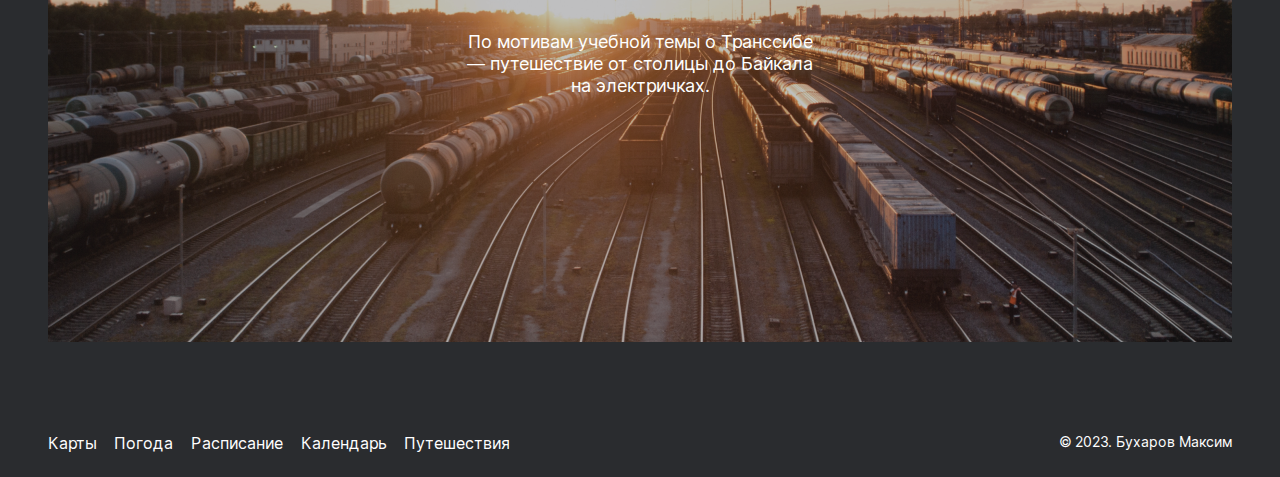
==== commit 9334552c: "After review" ====
--- a/index.html
+++ b/index.html
@@ -46,21 +46,19 @@
           </p>
           <ul class="intro__list">
             <li class="intro__list-item">
-              <span class="intro__list-item_bold">Часовых поясов</span> 11
-            </li>
-            <li class="intro__list-item">
-              <span class="intro__list-item_bold">Объектов природного наследия ЮНЕСКО </span>12
-            </li>
-            <li class="intro__list-item">
-              <span class="intro__list-item_bold">Объектов культурного наследия ЮНЕСКО</span>
+              <span class="intro__item-bold">Часовых поясов</span> 11
+            </li>
+            <li class="intro__list-item">
+              <span class="intro__item-bold">Объектов природного наследия ЮНЕСКО </span>12
+            </li>
+            <li class="intro__list-item">
+              <span class="intro__item-bold">Объектов культурного наследия ЮНЕСКО</span>
               16
             </li>
             <li class="intro__list-item">
-              <span class="intro__list-item_bold">Природных заповедников</span> 105
-            </li>
-            <li class="intro__list-item">
-              <span class="intro__list-item_bold">Аэропортов</span> 241
-            </li>
+              <span class="intro__item-bold">Природных заповедников</span> 105
+            </li>
+            <li class="intro__list-item"><span class="intro__item-bold">Аэропортов</span> 241</li>
           </ul>
         </section>
         <section class="photo-grid">
@@ -134,7 +132,7 @@
               </p>
             </div>
           </article>
-          <div class="place">
+          <article class="place">
             <h2 class="place__title">Кольский</h2>
             <img
               class="place__image"
@@ -163,8 +161,8 @@
                 увидеть северное сияние начинает сбываться с билетом в Мурманск.
               </p>
             </div>
-          </div>
-          <div class="place">
+          </article>
+          <article class="place">
             <h2 class="place__title">Алтай</h2>
             <img class="place__image" src="./images/__image_altay.png" alt="Алтай" />
             <div class="place__website">
@@ -190,8 +188,8 @@
                 края.
               </p>
             </div>
-          </div>
-          <div class="place">
+          </article>
+          <article class="place">
             <h2 class="place__title">Зимний Байкал</h2>
             <img class="place__image" src="./images/__image_snow_baikal.png" alt="Озеро Байкал" />
             <div class="place__website">
@@ -212,8 +210,8 @@
                 «Байкальская миля» был поставлен мировой рекорд — 197.011 км/ч.
               </p>
             </div>
-          </div>
-          <div class="place">
+          </article>
+          <article class="place">
             <h2 class="place__title">Карелия</h2>
             <img class="place__image" src="./images/__image_karelia.png" alt="Карелия" />
             <div class="place__website">
@@ -233,7 +231,7 @@
                 от земли помечены медвежьими когтями. Чтобы все знали, кто тут хозяин.
               </p>
             </div>
-          </div>
+          </article>
         </section>
         <section class="cover">
           <a
@@ -246,7 +244,6 @@
               По мотивам учебной темы о Транссибе — путешествие от столицы до Байкала на
               электричках.
             </p>
-            <div class="cover__overlay"></div>
           </a>
         </section>
       </main>
--- a/pages/index.css
+++ b/pages/index.css
@@ -1,6 +1,6 @@
 @import url(../vendor/normalize.css);
+@import url(../vendor/fonts/fonts.css);
 @import url(../blocks/page/page.css);
-@import url(../fonts/fonts.css);
 @import url(../blocks/root/root.css);
 @import url(../blocks/link/link.css);
 @import url(../blocks/header/header.css);
@@ -19,7 +19,7 @@
 @import url(../blocks/intro/__text/intro__text.css);
 @import url(../blocks/intro/__list/intro__list.css);
 @import url(../blocks/intro/__list-item/intro__list-item.css);
-@import url(../blocks/intro/__list-item/_bold/intro__list-item_bold.css);
+@import url(../blocks/intro/__item-bold/intro__item-bold.css);
 @import url(../blocks/photo-grid/photo-grid.css);
 @import url(../blocks/photo-grid/__gallery/photo-grid__gallery.css);
 @import url(../blocks/photo-grid/__item/photo-grid__item.css);
@@ -33,8 +33,6 @@
 @import url(../blocks/place/__link/place__link.css);
 @import url(../blocks/place/__paragraph/place__paragrapgh.css);
 @import url(../blocks/cover/cover.css);
-@import url(../blocks/cover/__image/cover__image.css);
-@import url(../blocks/cover/__overlay/cover__overlay.css);
 @import url(../blocks/cover/__link/cover__link.css);
 @import url(../blocks/cover/__title/cover__title.css);
 @import url(../blocks/cover/__subtitle/cover__subtitle.css);
